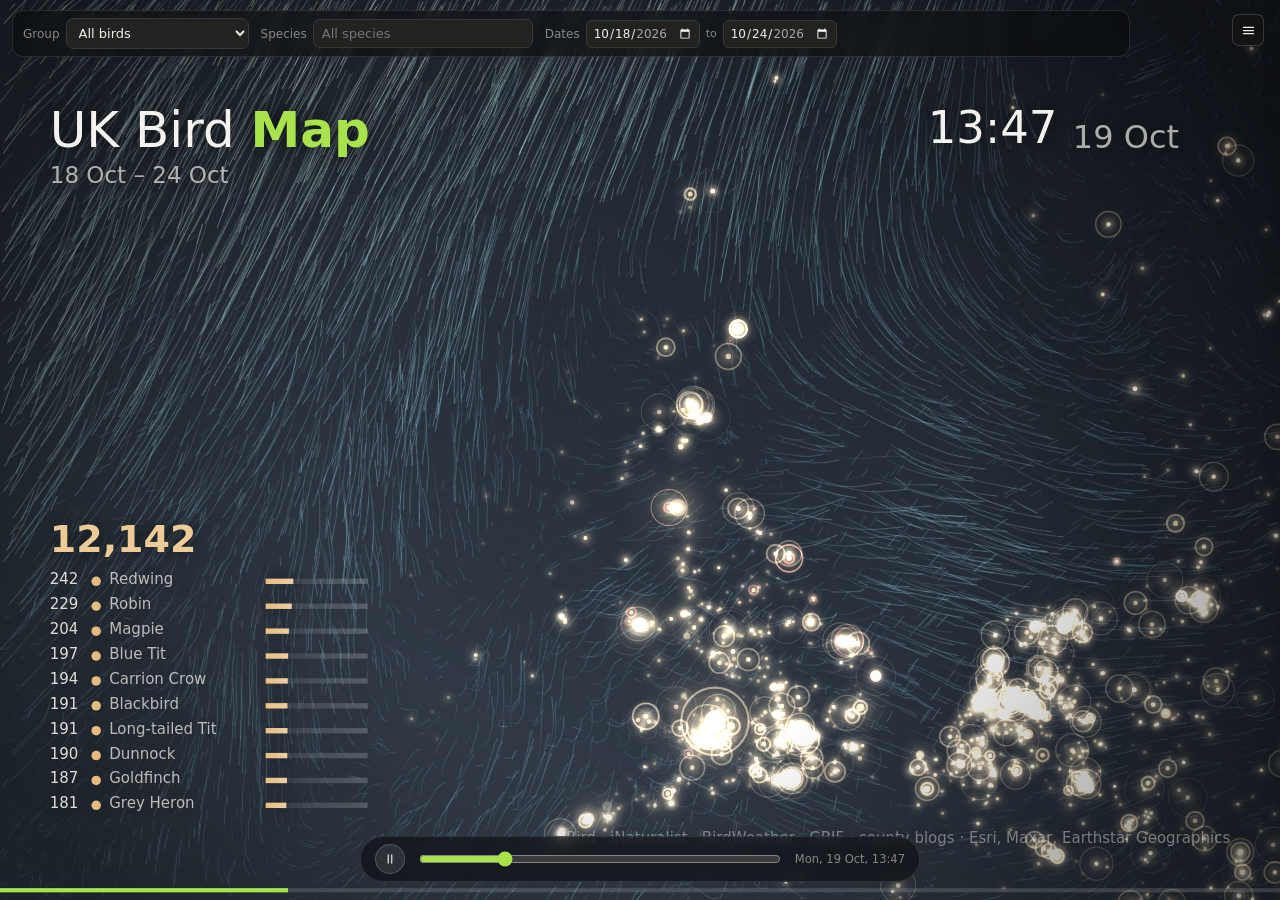
==== index.html @ 939accd6 "Deploy 2026-10-29 08:53 UTC - data 2026-10-24" ====
<!DOCTYPE html>
<html lang="en-GB" data-theme="dark">
<head>
<meta charset="utf-8">
<meta name="viewport" content="width=device-width, initial-scale=1, viewport-fit=cover">
<title>UK Bird Map</title>
<link rel="stylesheet" href="style.css">
<link rel="stylesheet" href="studio.css">
</head>
<body class="studio">

<div id="app" class="viz-root">

  <!-- Slots that the alternative layouts move the real controls into. Moved,
       never copied: an id can only exist once and a moved node keeps its
       listeners. Empty and hidden in the sidebar layout. -->
  <div id="toolbar" hidden></div>

  <div id="panel-grip" role="separator" aria-orientation="horizontal"
       tabindex="0" aria-label="Resize the settings panel"
       title="Drag to resize — double-tap to hide">
    <span class="grip-bar" aria-hidden="true"></span>
    <button id="panel-toggle" class="icon-btn" type="button"
            aria-controls="panel" aria-expanded="true"
            title="Hide the settings" aria-label="Hide the settings"></button>
  </div>

  <aside id="panel" aria-label="Animation settings">
    <div class="panel-bar">
      <span class="head-actions">
        <!-- The gear is gone: every setting now lives in this panel. The way
             to put the panel away sits where the Map link used to, and the
             link moves along beside it. -->
        <button id="drawer-close" class="icon-btn wide" type="button"
                title="Hide the settings" aria-label="Hide the settings"
                aria-controls="panel" aria-expanded="true">
          <svg viewBox="0 0 24 24" aria-hidden="true"><path d="M9 6l6 6-6 6"/></svg>
          <span>Hide</span>
        </button>
        <a class="icon-btn wide" href="map.html" title="Tile map"
           aria-label="Tile map">Map</a>
      </span>
    </div>
    <!-- Back out of a section to the menu. Shown only while a section is
         open; the menu itself is built from the sections at boot. -->
    <div id="sheet-head" hidden>
      <button id="sheet-back" class="icon-btn wide" type="button"
              aria-label="Back to all settings">
        <svg viewBox="0 0 24 24" aria-hidden="true"><path d="M15 6l-6 6 6 6"/></svg>
        <span>All settings</span>
      </button>
      <h2 id="sheet-title"></h2>
    </div>

    <section class="panel">
      <details class="sect" id="sect-the-subject" open>
        <summary><h2>The subject</h2></summary>
      <label class="field groupfield"><span>Group</span>
        <select id="o-group"><option value="">All birds</option></select>
      </label>
      <div class="field"><span>Species</span>
        <div class="combo">
          <input id="o-species-input" type="text" role="combobox"
                 aria-expanded="false" aria-controls="o-species-list"
                 aria-autocomplete="list" autocomplete="off"
                 placeholder="All species — type to search">
          <button id="o-species-clear" class="combo-clear" type="button"
                  hidden title="Clear the group and species"
                  aria-label="Clear the group and species">✕</button>
          <ul id="o-species-list" class="combo-list" role="listbox" hidden></ul>
        </div>
      </div>
      <div id="o-species-chips" class="sp-chips" hidden></div>
      <input type="hidden" id="o-species" value="">
      <div class="field daterange"><span>Dates</span>
        <span class="range-pair">
          <input id="o-from" type="date" aria-label="From">
          <i>to</i>
          <input id="o-to" type="date" aria-label="To">
        </span>
      </div>
      <div id="subject-summary" class="note"></div>
      
      <div id="in-view">
        <details id="fold-in-view" open>
          <summary><h3><span id="in-view-heading">Most reported</span> <span id="in-view-scope" class="scope">in view</span></h3></summary>
          <ul id="in-view-list" class="toplist"></ul>
        </details>
      </div>
      <div id="suggestions">
        <details id="fold-suggestions">
          <summary><h3>Which birds are moving?</h3></summary>
          <ul id="suggestion-list" class="suggestions"></ul>
        </details>
      </div>
      
      </details>
    </section>

    <section class="panel">
      <details class="sect" id="sect-the-clip">
        <summary><h2>The clip</h2></summary>
      <label class="field"><span>Length</span>
        <span class="num-unit"><input id="o-duration" type="number" min="3" max="180" step="1" value="30"><i>sec</i></span>
      </label>
      
      <div id="frame-estimate" class="note"></div>
    
      </details>
    </section>

    <section class="panel">
      <details class="sect" id="sect-the-world" open>
        <summary><h2>The world</h2></summary>
      
      <p class="note">Scroll to zoom, drag to pan.
        <button id="o-area-reset" class="text-btn" type="button">Reset view</button></p>
      
      <label class="field"><span>Backdrop</span>
        <select id="o-basemap">
          <option value="space">Drawn — from orbit</option>
          <option value="ink">Drawn — ink</option>
          <option value="teal">Drawn — deep teal</option>
          <option value="slate">Drawn — slate</option>
          <option value="tile-dark">Map — dark</option>
          <option value="tile-light">Map — light</option>
          <option value="tile-satellite" selected>Satellite</option>
          <option value="tile-terrain">Terrain</option>
          <option value="tile-ocean">Ocean floor</option>
        </select>
      </label>
      <h3>Weather &amp; light</h3>
      <label class="field"><span>Hours shown</span>
        <select id="o-hours">
          <option value="all" selected>Every hour</option>
          <option value="day">Daylight only — no night pulse</option>
          <option value="night">Night only — nocmig</option>
        </select>
      </label>
      <label class="check"><input type="checkbox" id="o-night" checked>
        <span>Day &amp; night — real sun position</span></label>
      <label class="field sub" data-for="o-night"><span>Night depth</span>
        <input id="o-night-depth" type="range" min="0" max="1" step="0.05" value="0.45"></label>
      <label class="check"><input type="checkbox" id="o-wind" checked>
        <span>Wind flow</span></label>
      <label class="field sub" data-for="o-wind"><span>Wind opacity</span>
        <input id="o-wind-alpha" type="range" min="0.05" max="1" step="0.05" value="0.55"></label>
      <label class="check"><input type="checkbox" id="o-clouds">
        <span>Cloud cover</span></label>
      <label class="field sub" data-for="o-clouds"><span>Cloud strength</span>
        <input id="o-cloud-alpha" type="range" min="0" max="1" step="0.05" value="0.4"></label>
      <label class="check"><input type="checkbox" id="o-rain">
        <span>Rain</span></label>
      <label class="field sub" data-for="o-rain"><span>Rain strength</span>
        <input id="o-rain-alpha" type="range" min="0.1" max="1" step="0.05" value="0.5"></label>
      <label class="check"><input type="checkbox" id="o-lights">
        <span>City lights come on at dusk</span></label>
      <label class="field sub" data-for="o-lights"><span>City glow</span>
        <input id="o-light-glow" type="range" min="0" max="2" step="0.1" value="1"></label>
        
      
      
      
      
      
      <details>
        <summary><h3>Fine tuning</h3></summary>
        <label class="field"><span>Wind streams</span>
          <input id="o-wind-count" type="range" min="0" max="14000" step="200" value="2800"></label>
        <label class="field"><span>Wind speed</span>
          <input id="o-wind-speed" type="range" min="0.1" max="6" step="0.1" value="0.9"></label>
        <label class="field"><span>Wind trails</span>
          <input id="o-wind-fade" type="range" min="0.005" max="0.4" step="0.005" value="0.025"></label>
        <label class="field"><span>Wind weight</span>
          <input id="o-wind-weight" type="range" min="0.3" max="5" step="0.1" value="1.2"></label>
        
        
        <label class="check"><input type="checkbox" id="o-stars" checked>
        <span>Starfield over the dark side</span></label>
        

      </details>
    
      

      
      </details>
    </section>

    <section class="panel">
      <details class="sect" id="sect-captions">
        <summary><h2>Captions</h2></summary>
      <label class="field"><span>Clip overlay</span>
        <select id="o-hud-layout">
          <option value="split" selected>Split corners</option>
          <option value="column">One column</option>
        </select>
      </label>
      <label class="field"><span>Title</span>
        <input id="o-title" type="text" placeholder="auto"></label>
      <label class="field"><span>Subtitle</span>
        <input id="o-subtitle" type="text" placeholder="auto"></label>
      <label class="check"><input type="checkbox" id="o-show-clock" checked>
        <span>Show the date and time</span></label>
      <label class="check"><input type="checkbox" id="o-show-counter" checked>
        <span>Show a running count</span></label>
      <label class="check"><input type="checkbox" id="o-show-progress" checked>
        <span>Show a progress line</span></label>
      <label class="check"><input type="checkbox" id="o-show-credit" checked>
        <span>Show the data credit</span></label>
    
      </details>
    </section>
    <section class="panel">
      <details class="sect" id="sect-the-birds">
        <summary><h2>The birds</h2></summary>
      <label class="field"><span>Colour</span>
        <select id="o-bird-colour">
          <option value="warm" selected>Warm glow</option>
          <option value="species">By species</option>
          <option value="source">By source</option>
          <option value="white">White</option>
        </select>
      </label>
      <label class="field"><span>Linger</span>
        <span class="num-unit"><input id="o-trail" type="number" min="0.5" max="72" step="0.5" value="9"><i>hrs</i></span>
      </label>
      <label class="field"><span>Mark style</span>
        <select id="o-mark-style">
          <option value="glow" selected>Glow — core and bloom</option>
          <option value="soft">Soft — haze, no centre</option>
          <option value="spark">Spark — glinting point</option>
          <option value="ring">Ring — opens as it fades</option>
          <option value="outline">Outline — crisp, no glow</option>
          <option value="diamond">Diamond — cartographic</option>
          <option value="streak">Streak — trails on the wind</option>
          <option value="flock">Flock — a scatter of specks</option>
          <option value="spire">Spire — stands off the map</option>
          <option value="glyph">Glyph — little birds</option>
        </select>
      </label>
      <label class="field"><span>Dot size</span>
        <input id="o-dot-size" type="range" min="0.3" max="3" step="0.1" value="0.7"></label>
      <label class="field"><span>Glow</span>
        <input id="o-dot-glow" type="range" min="0" max="2" step="0.1" value="2"></label>
      <label class="check"><input type="checkbox" id="o-size-by-count" checked>
        <span>Bigger dot for bigger flocks</span></label>
      <label class="check"><input type="checkbox" id="o-ripple" checked>
        <span>Ripple as each record appears</span></label>
      <label class="check"><input type="checkbox" id="o-heat" checked>
        <span>Leave a lasting trace</span></label>
      <label class="field"><span>Records without a time</span>
        <select id="o-untimed">
          <option value="spread" selected>Spread across daylight</option>
          <option value="dawn">All at dawn</option>
          <option value="noon">All at midday</option>
          <option value="skip">Leave them out</option>
        </select>
      </label>
    
      </details>
    </section>
    <section class="panel">
      <details class="sect" id="sect-output">
        <summary><h2>Output</h2></summary>
        <label class="field"><span>Frame rate</span>
        <select id="o-fps">
          <option value="24">24 fps — filmic</option>
          <option value="30" selected>30 fps — standard</option>
          <option value="60">60 fps — silky</option>
        </select>
      </label>
      <label class="field"><span>File</span>
        <select id="o-format">
          <option value="mp4" selected>MP4 — H.264</option>
          <option value="webm">WebM — VP9</option>
          <option value="gif">GIF — short clips only</option>
        </select>
      </label>
      
      
      
      </details>
    </section>
    <section class="panel">
      <details class="sect" id="sect-export">
        <summary><h2>Export</h2></summary>
        <button id="btn-render" class="primary" type="button">Render a clip…</button>
      </details>
    </section>
    <section class="panel">
      <details class="sect" id="sect-where-the-data-comes-from">
        <summary><h2>Where the data comes from</h2></summary>
        <ul id="o-sources" class="checklist"></ul>
      
    
      </details>
    </section>
    <section class="panel">
      <details class="sect" id="sect-app-layout">
        <summary><h2>App layout</h2></summary>
      <label class="field"><span>Arrangement</span>
        <select id="o-layout">
          <option value="theatre" selected>Theatre — full-bleed map, drawer</option>
          <option value="sidebar">Sidebar — panel beside the map</option>
          <option value="dashboard">Dashboard — toolbar, map, cards</option>
          <option value="search">Search — map and one box</option>
        </select>
      </label>
      <p class="note">Try each on a phone and a desktop; the choice is kept in
        the link.</p>
      </details>
    </section>
    <section class="panel foot">
      <p class="muted small" id="capabilities"></p>
    </section>
  </aside>

  <main id="stage">
    <div id="search-pill" hidden></div>
    <button id="drawer-toggle" class="icon-btn floating-stage" type="button"
            hidden title="Open the panel" aria-label="Open the panel"
            aria-controls="panel" aria-expanded="false">
      <svg viewBox="0 0 24 24" aria-hidden="true"><path d="M4 7h16M4 12h16M4 17h16"/></svg>
    </button>
    <div id="stage-inner">
      <!-- The canvas is wrapped so the folded-away controls can be anchored to
           its bottom edge, whatever size the map happens to be. -->
      <div id="map-wrap">
        <canvas id="view"></canvas>
        <!-- Holds the real Group and Dates controls while the panel is folded
             away - the nodes are moved here, not copied, so there is nothing
             to keep in step. -->
        <div id="mini-bar" hidden></div>
      </div>
      <div id="scrub-wrap">
        <!-- Transport lives with the timeline it drives, not in a far corner
             of the map. Full screen is gone: the map is already full-bleed. -->
        <button id="btn-play" class="icon-btn" type="button"
                title="Play or pause" aria-label="Play or pause"></button>
        <input id="scrub" type="range" min="0" max="1000" value="0" step="1"
               aria-label="Scrub through the clip">
        <span id="scrub-label" class="muted small">—</span>
      </div>
    </div>
  </main>

</div>


<div id="export-dialog" class="viz-root" hidden>
  <div class="export-card">
    <div class="settings-head">
      <h2>Render a clip</h2>
      <button id="export-close" class="icon-btn" type="button"
              aria-label="Close">✕</button>
    </div>
    <div class="export-body">
      <label class="field"><span>Aspect</span>
        <select id="o-size">
          <option value="1080x1080" selected>1:1 — 1080 × 1080</option>
          <option value="720x720">1:1 — 720 × 720</option>
          <option value="1080x1350">4:5 — 1080 × 1350</option>
          <option value="1080x1920">9:16 — 1080 × 1920</option>
          <option value="1920x1080">16:9 — 1920 × 1080</option>
          <option value="1280x720">16:9 — 1280 × 720</option>
          <option value="1620x1080">3:2 — 1620 × 1080</option>
          <option value="1440x1080">4:3 — 1440 × 1080</option>
        </select>
      </label>
      <div id="export-estimate" class="note"></div>
    </div>
    <div class="export-actions">
      <button id="export-start" class="primary" type="button">Start render</button>
    </div>
  </div>
</div>

<div id="render-overlay" class="viz-root" hidden>
  <div class="render-card">
    <div class="render-head">
      <h2 id="render-title">Rendering</h2>
      <button id="render-min" class="icon-btn" type="button"
              title="Minimise" aria-label="Minimise">–</button>
    </div>
    <p class="muted small" id="render-sub">Drawing frames…</p>
    <div class="bar"><div id="render-bar"></div></div>
    <p class="render-stat"><span id="render-pct">0%</span>
      <span class="muted small" id="render-eta"></span></p>
    <p class="muted small" id="render-frames">preparing…</p>
    <canvas id="render-thumb" width="180" height="180"></canvas>
    <div class="render-actions">
      <a id="render-download" class="primary" hidden download>Download</a>
      <button id="render-cancel" class="ghost" type="button">Cancel</button>
    </div>
    <p class="muted small" id="render-error"></p>
  </div>
</div>

<div id="boot" class="overlay viz-root">
  <div class="spinner" aria-hidden="true"></div>
  <p>Loading the world…</p>
</div>

<script src="combobox.js"></script>
<script src="studio.js"></script>
</body>
</html>
---- style.css ----
/* UK Bird Sightings.

   Dark is the default surface because the data reads best on it - glowing
   marks on a near-black canvas, the way the night side of the earth looks
   from orbit. Light mode is a selected set of steps from the same ramps, not
   an inversion.

   Colour roles follow the project's data-viz palette: a single-hue sequential
   ramp for recency, the first three categorical slots for source identity,
   and the reserved status red for notable records. */

.viz-root {
  color-scheme: dark;
  color: var(--text-primary);
  --surface-1: #1a1a19;
  --surface-2: #222221;
  --plane: #0d0d0d;
  --text-primary: #f0efec;
  --text-secondary: #c3c2b7;
  --text-muted: #898781;
  --gridline: #2c2c2a;
  --axis: #383835;
  --border: rgba(255, 255, 255, .10);
  --accent: #a9e34b;
  --sheet-peek: 74px;

  --rec-1: #cde2fb;
  --rec-2: #9ec5f4;
  --rec-3: #6da7ec;
  --rec-4: #3987e5;
  --rec-5: #184f95;

  /* Heat. Sequential magnitude is normally one hue, light to dark; a heat
     ramp is the documented exception - analogous neighbours reading as
     temperature - and it ships with a scale legend for exactly that reason.
     Generated in OKLCH over a 66 degree hue span, lightness strictly rising.
     The low step deliberately does NOT recede: these are discrete records on
     satellite imagery, not a field on a dark panel, and a record that fades
     into the ground is a record you cannot see. Every step clears 2:1 on
     mid-tone green; on pale ground the dark ring each mark carries does the
     separating. */
  --heat-1: #b95858;
  --heat-2: #e36241;
  --heat-3: #ff7600;
  --heat-4: #ff9900;
  --heat-5: #ffc136;
  --heat-6: #ffe784;

  --series-1: #3987e5;
  --series-2: #d95926;
  --series-3: #199e70;
  --series-other: #898781;

  --status-critical: #d03b3b;
  --shadow: 0 1px 3px rgba(0,0,0,.5), 0 8px 28px rgba(0,0,0,.45);
}

:root[data-theme="light"] .viz-root {
  color-scheme: light;
  --surface-1: #fcfcfb;
  --surface-2: #f4f3f0;
  --plane: #f9f9f7;
  --text-primary: #0b0b0b;
  --text-secondary: #52514e;
  --text-muted: #898781;
  --gridline: #e1e0d9;
  --axis: #c3c2b7;
  --border: rgba(11, 11, 11, .10);
  --accent: #4a7c12;

  --rec-1: #104281;
  --rec-2: #1c5cab;
  --rec-3: #2a78d6;
  --rec-4: #5598e7;
  --rec-5: #86b6ef;

  /* The same ramp run the other way: on a pale basemap the hot end has to be
     the dark end or the busiest ground would be the least legible. */
  --heat-1: #d5bb7d;
  --heat-2: #d99728;
  --heat-3: #d76f00;
  --heat-4: #c54d00;
  --heat-5: #a23c23;
  --heat-6: #753838;

  --series-1: #2a78d6;
  --series-2: #eb6834;
  --series-3: #1baf7a;

  --shadow: 0 1px 3px rgba(11,11,11,.12), 0 8px 24px rgba(11,11,11,.10);
}

* { box-sizing: border-box; }
[hidden] { display: none !important; }

html, body {
  margin: 0; height: 100%;
  font-family: system-ui, -apple-system, "Segoe UI", sans-serif;
  /* The palette lives on .viz-root, which is a descendant, so these two
     variables are undefined here. Without a fallback `color` resolves to
     black and every element inside that does not set its own colour inherits
     it - which is how the headline count came to be painted in exactly the
     panel's background colour. */
  font-size: 15px; color: var(--text-primary, #f0efec);
  background: var(--plane, #0d0d0d);
  -webkit-font-smoothing: antialiased;
}

#app { display: flex; height: 100vh; height: 100dvh; overflow: hidden; }

/* ---------------------------------------------------------------- sidebar */

#sidebar {
  width: 348px; flex: 0 0 348px; height: 100%; overflow-y: auto;
  background: var(--surface-1); border-right: 1px solid var(--border);
  scrollbar-width: thin; scrollbar-color: var(--axis) transparent;
}
#sidebar.hidden { display: none; }
#sidebar::-webkit-scrollbar { width: 8px; }
#sidebar::-webkit-scrollbar-thumb { background: var(--axis); border-radius: 4px; }

.panel { padding: 16px 18px; border-bottom: 1px solid var(--gridline); }
.panel.head { padding: 20px 18px 14px; }
.panel.foot { border-bottom: 0; }

h1 {
  font-size: 23px; font-weight: 300; margin: 0; line-height: 1.12;
  letter-spacing: -.02em; color: var(--text-primary);
}
h1 em { font-style: normal; font-weight: 650; color: var(--accent); }
h1 { display: flex; align-items: center; gap: 9px; }
h1 .logo { width: 26px; height: 26px; flex: 0 0 auto;
  fill: var(--accent); stroke: none; }
h1 .l1 { display: block; }     /* two lines on desktop, one on a phone */

h2 { font-size: 10.5px; font-weight: 650; text-transform: uppercase;
     letter-spacing: .09em; color: var(--text-muted); margin: 0 0 10px; }
.h2-row { display: flex; align-items: baseline; justify-content: space-between; }
.h2-row h2 { margin-bottom: 10px; }

.title-row { display: flex; align-items: flex-start; justify-content: space-between; gap: 10px; }

.hero { font-size: 40px; font-weight: 300; margin: 14px 0 0; line-height: 1;
        letter-spacing: -.035em; font-variant-numeric: tabular-nums; }
.hero-label { margin: 7px 0 0; font-size: 12.5px; color: var(--text-secondary); }
.muted { color: var(--text-muted); }
.small { font-size: 11.5px; }
p.small { margin: 8px 0 0; line-height: 1.5; }

/* --------------------------------------------------------------- controls */

.presets { display: flex; flex-direction: column; gap: 1px; margin-bottom: 12px; }
.presets button {
  display: flex; align-items: center; gap: 9px; width: 100%;
  padding: 7px 9px; border: 0; border-radius: 7px; cursor: pointer;
  background: transparent; color: var(--text-secondary); font: inherit;
  font-size: 13px; text-align: left; transition: background .12s, color .12s;
}
.presets button:hover { background: var(--surface-2); color: var(--text-primary); }
.presets button[aria-pressed="true"] { color: var(--text-primary); font-weight: 600;
  background: var(--surface-2); }
.presets button::before {
  content: "✓"; width: 14px; font-weight: 700; font-size: 12px;
  color: var(--accent); visibility: hidden;
}
.presets button[aria-pressed="true"]::before { visibility: visible; }
.presets .cnt { margin-left: auto; color: var(--text-muted); font-size: 11.5px;
                font-variant-numeric: tabular-nums; }

.slider-row { display: block; border-top: 1px solid var(--gridline); padding-top: 11px; }
.slider-row input { width: 100%; margin-top: 7px; accent-color: var(--accent); }

.checklist, .specieslist, .toplist { list-style: none; margin: 0; padding: 0; }

.check, .checklist label {
  display: flex; align-items: center; gap: 9px; cursor: pointer;
  font-size: 13px; padding: 5px 3px; border-radius: 6px;
  color: var(--text-secondary); transition: background .12s, color .12s;
}
.check:hover, .checklist label:hover { background: var(--surface-2); color: var(--text-primary); }
.check input, .checklist input { accent-color: var(--accent); margin: 0; flex: 0 0 auto; }
.checklist .cnt { margin-left: auto; color: var(--text-muted); font-size: 11.5px;
                  font-variant-numeric: tabular-nums; }
.swatch { width: 9px; height: 9px; border-radius: 50%; flex: 0 0 auto; }
.star { color: var(--status-critical); font-size: 12px; }

/* The ranked species list: thumbnail, name, magnitude bar, count. */
.toplist li { margin-bottom: 3px; }
.toplist button {
  display: grid; grid-template-columns: 30px minmax(0, 1fr) auto; gap: 10px;
  align-items: center; width: 100%; padding: 5px 7px 5px 5px;
  background: transparent; border: 0; border-radius: 8px; cursor: pointer;
  font: inherit; text-align: left; color: var(--text-primary);
  transition: background .12s;
}
.toplist button:hover { background: var(--surface-2); }
.toplist button.on { background: var(--surface-2); }
.toplist .thumb {
  width: 30px; height: 30px; border-radius: 7px; object-fit: cover;
  background: var(--surface-2); display: block;
}
.toplist .thumb.empty { background: linear-gradient(135deg, var(--surface-2), var(--gridline)); }
.toplist .name { font-size: 13px; line-height: 1.5; display: block;
  white-space: nowrap; overflow: hidden; text-overflow: ellipsis; }
.toplist .bar { display: block; height: 3px; border-radius: 2px; margin-top: 8px;
  background: var(--accent); opacity: .85; min-width: 2px; }
.toplist .cnt { color: var(--text-muted); font-size: 11.5px;
  font-variant-numeric: tabular-nums; }

.field { display: flex; align-items: center; justify-content: space-between;
         gap: 10px; font-size: 13px; margin-bottom: 9px; color: var(--text-secondary); }
.field select, input[type="search"], .field input[type="number"], .field input[type="text"] {
  font: inherit; font-size: 13px; padding: 6px 8px; border-radius: 7px;
  border: 1px solid var(--axis); background: var(--surface-2);
  color: var(--text-primary); min-width: 0;
}
.field select { flex: 1 1 auto; max-width: 60%; }
input[type="search"] { width: 100%; margin: 10px 0 0; }
input[type="search"]:focus, select:focus { outline: 2px solid var(--accent); outline-offset: 1px; }

.icon-btn { background: transparent; border: 1px solid var(--border);
  color: var(--text-secondary); border-radius: 7px; cursor: pointer;
  width: 28px; height: 28px; font-size: 13px; line-height: 1; padding: 0;
  flex: 0 0 auto; transition: background .12s, color .12s; }
.icon-btn:hover { background: var(--surface-2); color: var(--text-primary); }
.icon-btn.floating { position: absolute; top: 12px; left: 12px; z-index: 500;
  width: 34px; height: 34px; background: var(--surface-1); box-shadow: var(--shadow); }

.text-btn { background: transparent; border: 0; padding: 4px 0 0;
  color: var(--accent); font: inherit; font-size: 12.5px; cursor: pointer; }
.text-btn:hover { text-decoration: underline; text-underline-offset: 2px; }

.specieslist { max-height: 240px; overflow-y: auto; margin-top: 8px;
  scrollbar-width: thin; }
.specieslist li button {
  display: flex; width: 100%; gap: 8px; align-items: baseline;
  background: transparent; border: 0; border-radius: 6px; cursor: pointer;
  padding: 5px 7px; font: inherit; font-size: 13px; text-align: left;
  color: var(--text-secondary);
}
.specieslist li button:hover { background: var(--surface-2); color: var(--text-primary); }
.specieslist li button.on { color: var(--text-primary); font-weight: 600; }
.specieslist .sci { color: var(--text-muted); font-size: 11px; font-style: italic; }
.specieslist .cnt { margin-left: auto; color: var(--text-muted); font-size: 11.5px;
  font-variant-numeric: tabular-nums; }

details#map-options summary { cursor: pointer; list-style: none; }
details#map-options summary::-webkit-details-marker { display: none; }
details#map-options summary h2::after { content: " ▸"; color: var(--text-muted); }
details#map-options[open] summary h2::after { content: " ▾"; }
.opts { padding-top: 4px; }

/* ----------------------------------------------------------------- legend */

.legend { margin-top: 12px; border-top: 1px solid var(--gridline); padding-top: 11px; }
.legend-title { font-size: 10.5px; color: var(--text-muted); margin-bottom: 7px;
  text-transform: uppercase; letter-spacing: .07em; }
.legend-row { display: flex; align-items: center; gap: 8px; font-size: 12px;
  color: var(--text-secondary); margin-bottom: 5px; }
.legend-ramp { display: flex; gap: 2px; margin: 5px 0 6px; }
.legend-ramp span { height: 9px; flex: 1 1 0; border-radius: 2px; }
.legend-ends { display: flex; justify-content: space-between; font-size: 11px;
  color: var(--text-muted); }
.legend-sizes { display: flex; align-items: flex-end; gap: 12px; margin-top: 10px; }
.legend-sizes figure { margin: 0; text-align: center; }
.legend-sizes .dot { display: block; margin: 0 auto 4px; border-radius: 50%;
  background: var(--heat-4); opacity: .9; }
.legend-sizes figcaption { font-size: 10px; color: var(--text-muted);
  font-variant-numeric: tabular-nums; }

/* -------------------------------------------------------------------- map */

#map-wrap { position: relative; flex: 1 1 auto; height: 100%; }
#map { position: absolute; inset: 0; background: var(--plane); }

.overlay { position: absolute; inset: 0; z-index: 600; display: flex;
  flex-direction: column; gap: 14px; align-items: center; justify-content: center;
  background: var(--plane); color: var(--text-secondary); }
.overlay[hidden] { display: none; }
.spinner { width: 26px; height: 26px; border-radius: 50%;
  border: 2px solid var(--gridline); border-top-color: var(--accent);
  animation: spin .9s linear infinite; }
@keyframes spin { to { transform: rotate(1turn); } }

.cluster-icon {
  display: grid; place-items: center; border-radius: 50%;
  font-size: 10.5px; font-weight: 650; font-variant-numeric: tabular-nums;
  letter-spacing: -.02em; color: #1a1205;
  border: 1.5px solid rgba(255, 255, 255, .62);
  box-shadow: 0 0 0 1px rgba(0, 0, 0, .30), 0 0 18px 3px var(--cl-bloom, transparent);
  transition: transform .12s ease;
}
.cluster-icon.dark-ink { color: #fff4e2; border-color: rgba(255, 255, 255, .34); }
.leaflet-marker-icon:hover .cluster-icon { transform: scale(1.08); }

.leaflet-popup-content-wrapper, .leaflet-popup-tip {
  background: var(--surface-1); color: var(--text-primary);
  box-shadow: var(--shadow); border-radius: 10px;
}
.leaflet-popup-content { margin: 0; font-size: 13px; line-height: 1.45; width: 268px !important; }
.pop { display: block; }
.pop-photo { width: 100%; height: 108px; object-fit: cover; display: block;
  border-radius: 10px 10px 0 0; background: var(--surface-2); }
.pop-body { padding: 11px 13px 13px; }
.pop-sp { font-weight: 650; font-size: 15px; letter-spacing: -.01em; }
.pop-sci { font-style: italic; color: var(--text-muted); font-size: 11.5px; }
.pop-row { color: var(--text-secondary); margin-top: 4px; }
.pop-row b { color: var(--text-primary); font-weight: 600; }
.pop-badge { display: inline-flex; align-items: center; gap: 6px; margin-top: 9px;
  font-size: 11px; color: var(--text-secondary); }
.pop-note { margin-top: 7px; font-size: 11px; color: var(--text-muted); line-height: 1.4; }
.pop-credit { margin-top: 6px; font-size: 9.5px; color: var(--text-muted); }

/* The species tally inside a cluster popup. */
.pop-list { list-style: none; margin: 8px 0 0; padding: 0; }
.pop-list li { display: grid; grid-template-columns: 9px minmax(0, 1fr) auto;
  gap: 8px; align-items: center; padding: 2px 0; font-size: 12.5px; }
.pop-list .swatch { width: 9px; height: 9px; border-radius: 50%; }
.pop-list-name { overflow: hidden; text-overflow: ellipsis; white-space: nowrap;
  color: var(--text-primary); }
.pop-list-n { color: var(--text-muted); font-variant-numeric: tabular-nums; }
.pop-cluster .pop-badge { flex-wrap: wrap; }
.leaflet-container a.pop-link { display: inline-block; margin-top: 9px;
  font-size: 12px; color: var(--accent); }
.leaflet-control-attribution { background: rgba(0,0,0,.45) !important;
  color: var(--text-muted) !important; font-size: 10px !important; }
.leaflet-control-attribution a { color: var(--text-secondary) !important; }
:root[data-theme="light"] .leaflet-control-attribution {
  background: rgba(255,255,255,.75) !important; }

/* ------------------------------------------------------------------ table */

#table-panel {
  position: fixed; inset: auto 0 0 0; height: 46vh; z-index: 700;
  background: var(--surface-1); border-top: 1px solid var(--axis);
  box-shadow: var(--shadow); display: flex; flex-direction: column;
}
#table-panel[hidden] { display: none; }
.table-head { display: flex; align-items: center; justify-content: space-between;
  padding: 11px 16px; border-bottom: 1px solid var(--gridline); }
.table-head h2 { margin: 0; }
.table-scroll { overflow: auto; flex: 1 1 auto; }
table { border-collapse: collapse; width: 100%; font-size: 12.5px; }
th, td { text-align: left; padding: 7px 16px; border-bottom: 1px solid var(--gridline);
  white-space: nowrap; color: var(--text-secondary); }
th { position: sticky; top: 0; background: var(--surface-1); color: var(--text-muted);
  font-size: 10.5px; text-transform: uppercase; letter-spacing: .06em; z-index: 1; }
td.num { font-variant-numeric: tabular-nums; }

/* ------------------------------------------------------- site detail card */

.scope { font-weight: 500; letter-spacing: 0; text-transform: none;
  color: var(--text-muted); }

#site-detail {
  background: var(--surface-2); border: 1px solid var(--border);
  border-radius: 10px; padding: 11px 12px; margin-bottom: 11px;
}
#site-detail[hidden] { display: none !important; }
.site-name { font-size: 14px; font-weight: 650; letter-spacing: -.01em;
  color: var(--text-primary); margin-bottom: 7px; }
.site-stats { display: flex; gap: 12px; flex-wrap: wrap; margin-bottom: 7px; }
.site-stats span { font-size: 11.5px; color: var(--text-muted); }
.site-stats b { font-size: 14px; font-weight: 650; color: var(--text-primary);
  font-variant-numeric: tabular-nums; margin-right: 3px; }
.site-row { font-size: 11.5px; line-height: 1.5; color: var(--text-secondary); }
.site-row b { color: var(--text-primary); }
.site-row.muted { color: var(--text-muted); }

/* Selected-species chips, with the bird alongside its name. */
.sp-chips { display: flex; flex-wrap: wrap; gap: 6px; margin: 8px 0 0; }
.sp-chips[hidden] { display: none !important; }
.sp-chip { display: inline-flex; align-items: center; gap: 6px;
  padding: 3px 4px 3px 3px; border-radius: 999px;
  background: var(--surface-2); border: 1px solid var(--border);
  font-size: 12px; color: var(--text-primary); }
.sp-chip img { width: 22px; height: 22px; border-radius: 50%; object-fit: cover; }
.sp-chip-dot { width: 22px; height: 22px; border-radius: 50%;
  background: linear-gradient(135deg, var(--gridline), var(--axis)); }
.sp-chip button { border: 0; background: transparent; cursor: pointer;
  color: var(--text-muted); font-size: 11px; padding: 0 3px; line-height: 1; }
.sp-chip button:hover { color: var(--text-primary); }
.combo-item.chosen { background: var(--surface-2); }
.combo-item.chosen .combo-label::after { content: " ✓"; color: var(--accent); }
/* Why a bird is near the top of the list: how far its reporting rate moved
   week on week. Green for arriving, warm for leaving - the same two readings
   the suggestions panel uses. */
.combo-meta { display: flex; align-items: center; gap: 6px; min-width: 0; }
.combo-meta .combo-sub { min-width: 0; overflow: hidden;
  text-overflow: ellipsis; white-space: nowrap; }
.combo-move { flex: 0 0 auto; font-size: 10.5px; font-variant-numeric: tabular-nums;
  padding: 1px 5px; border-radius: 999px; white-space: nowrap; }
.combo-move.up { color: #9fd98c; background: rgba(159, 217, 140, .13); }
.combo-move.down { color: #e3a08c; background: rgba(227, 160, 140, .13); }

/* ------------------------------------------------------------- combobox
   The species type-ahead, shared by the map and the studio. */

.combo { position: relative; flex: 1 1 auto; min-width: 0; }
.field .combo { max-width: 60%; }
.combo > input {
  width: 100%; padding: 7px 28px 7px 9px; font: inherit; font-size: 13px;
  border-radius: 7px; border: 1px solid var(--axis);
  background: var(--surface-2); color: var(--text-primary);
}
.combo > input:focus { outline: 2px solid var(--accent); outline-offset: 1px; }
.combo-clear {
  position: absolute; right: 5px; top: 50%; transform: translateY(-50%);
  width: 20px; height: 20px; border: 0; border-radius: 50%; cursor: pointer;
  background: var(--gridline); color: var(--text-secondary);
  font-size: 11px; line-height: 1; padding: 0;
}
.combo-clear:hover { background: var(--axis); color: var(--text-primary); }

.combo-list {
  position: absolute; z-index: 60; top: calc(100% + 5px); left: 0; right: 0;
  max-height: 320px; overflow-y: auto; list-style: none; margin: 0; padding: 4px;
  background: var(--surface-1); border: 1px solid var(--axis);
  border-radius: 11px; box-shadow: var(--shadow); scrollbar-width: thin;
}
.combo-item {
  display: grid; grid-template-columns: 28px minmax(0, 1fr) auto; gap: 9px;
  align-items: center; padding: 6px 8px; border-radius: 8px; cursor: pointer;
}
.combo-item:hover, .combo-item.active { background: var(--surface-2); }
.combo-thumb { width: 28px; height: 28px; border-radius: 7px; object-fit: cover;
  background: var(--surface-2); display: block; }
.combo-thumb.empty { background: linear-gradient(135deg, var(--surface-2), var(--gridline)); }
.combo-text { min-width: 0; }
.combo-label { display: block; font-size: 13px; white-space: nowrap;
  overflow: hidden; text-overflow: ellipsis; color: var(--text-primary); }
.combo-sub { display: block; font-size: 10.5px; font-style: italic;
  color: var(--text-muted); white-space: nowrap; overflow: hidden;
  text-overflow: ellipsis; }
.combo-count { font-size: 11.5px; color: var(--text-muted);
  font-variant-numeric: tabular-nums; }
.combo-empty { padding: 10px 9px; font-size: 12.5px; color: var(--text-muted); }

/* Leaflet's own controls, themed. */
.leaflet-bar, .leaflet-bar a {
  background: var(--surface-1); color: var(--text-primary);
  border-color: var(--border);
}
.leaflet-bar a:hover { background: var(--surface-2); color: var(--text-primary); }
.leaflet-bar a.leaflet-disabled { background: var(--surface-1); color: var(--text-muted); }
.leaflet-bar { box-shadow: var(--shadow); border-radius: 8px; overflow: hidden; }
.leaflet-touch .leaflet-bar a:first-child { border-radius: 8px 8px 0 0; }
.leaflet-touch .leaflet-bar a:last-child { border-radius: 0 0 8px 8px; }

/* ------------------------------------------------------------- the sheet
   On a phone the filter panel is a bottom sheet rather than a sidebar: the
   map stays visible and in reach, and the panel is pulled up when wanted.
   The handle is the collapsed state - it shows the live count, so the sheet
   is useful even shut. */

.sheet-handle { display: none; }

@media (max-width: 760px) {
  html, body { overscroll-behavior: none; }

  #app { display: block; }

  #map-wrap { position: fixed; inset: 0; height: 100%; }
  #map { inset: 0; }

  /* Keep Leaflet's own furniture clear of the sheet and the notch. */
  .leaflet-top { top: env(safe-area-inset-top, 0px); }
  .leaflet-control-zoom { margin-top: 10px !important; margin-left: 10px !important; }
  .leaflet-control-zoom a {
    width: 40px !important; height: 40px !important;
    line-height: 40px !important; font-size: 20px !important;
  }
  .leaflet-bottom { bottom: calc(var(--sheet-peek) + env(safe-area-inset-bottom, 0px)); }

  #sidebar {
    position: fixed; left: 0; right: 0; bottom: 0; top: auto;
    width: 100%; flex: none;
    height: min(84vh, 680px);
    border-right: 0;
    border-top: 1px solid var(--border);
    border-radius: 20px 20px 0 0;
    box-shadow: 0 -10px 34px rgba(0, 0, 0, .55);
    transform: translateY(calc(100% - var(--sheet-peek) - env(safe-area-inset-bottom, 0px)));
    transition: transform .3s cubic-bezier(.32, .72, 0, 1);
    z-index: 800;
    overscroll-behavior: contain;
    padding-bottom: env(safe-area-inset-bottom, 0px);
  }
  #sidebar.sheet-open { transform: translateY(0); }
  #sidebar.hidden { display: block; }      /* desktop toggle must not hide it */

  .sheet-handle {
    display: grid;
    grid-template-columns: 1fr auto;
    align-items: center;
    gap: 10px;
    position: sticky; top: 0; z-index: 3;
    width: 100%;
    padding: 14px 18px 12px;
    background: var(--surface-1);
    border: 0; border-radius: 20px 20px 0 0;
    cursor: pointer; font: inherit; text-align: left;
    color: var(--text-primary);
    min-height: var(--sheet-peek);
  }
  .sheet-handle .grip {
    position: absolute; top: 7px; left: 50%; transform: translateX(-50%);
    width: 38px; height: 4px; border-radius: 2px; background: var(--axis);
  }
  .sheet-summary { display: flex; align-items: baseline; gap: 7px;
    font-size: 14px; color: var(--text-secondary); }
  .sheet-summary strong { font-size: 19px; font-weight: 650;
    color: var(--text-primary); font-variant-numeric: tabular-nums; }
  .sheet-chevron { font-size: 17px; color: var(--text-muted);
    transition: transform .3s cubic-bezier(.32,.72,0,1); line-height: 1; }
  #sidebar.sheet-open .sheet-chevron { transform: rotate(180deg); }

  /* The header is redundant once the handle carries the headline number. */
  .panel.head .hero, .panel.head .hero-label { display: none; }
  .panel.head { padding: 10px 18px 12px; }
  h1 { font-size: 18px; }
  h1 .l1 { display: inline; }

  /* Touch targets. */
  .presets button { padding: 11px 10px; font-size: 14px; }
  .check, .checklist label { padding: 10px 4px; font-size: 14px; }
  .toplist button { padding: 9px 8px 9px 6px;
    grid-template-columns: 36px minmax(0, 1fr) auto; }
  .toplist .thumb { width: 36px; height: 36px; }
  .toplist .name { font-size: 14px; }
  .field { margin-bottom: 12px; font-size: 14px; }
  .field select, input[type="search"] { padding: 9px 10px; font-size: 15px; }
  .combo > input { font-size: 16px; padding: 10px 30px 10px 11px; }
  .combo-list { max-height: 50vh; }
  .combo-item { padding: 9px 8px; }
  .field .combo { max-width: 60%; }
  .icon-btn { width: 34px; height: 34px; }

  /* The desktop collapse button has no job once there is a sheet. */
  #sidebar-toggle { display: none; }

  #table-panel { height: 72vh; border-radius: 18px 18px 0 0; z-index: 850; }
  th, td { padding: 9px 12px; }
  .leaflet-popup-content { width: 240px !important; }
}

@media (max-width: 380px) {
  .toplist .name { font-size: 12.5px; }
  .sheet-summary strong { font-size: 17px; }
}

/* OpenTopoMap has no dark edition; shift it behind the marks in dark mode. */
#map.dark-tiles .leaflet-tile-pane {
  filter: invert(1) hue-rotate(180deg) brightness(.9) contrast(.85) saturate(.7);
}

.head-actions { display: flex; gap: 6px; }
.head-actions a.icon-btn { display: grid; place-items: center; text-decoration: none; }
.studio-link { color: var(--accent); text-decoration: none; font-size: 13px;
  font-weight: 600; }
.studio-link:hover { text-decoration: underline; text-underline-offset: 2px; }
---- studio.css ----
/* Animation studio. Shares the palette in style.css; everything here is
   layout for the settings panel, the preview stage and the render overlay. */

/* The map/settings grip exists only in the phone's single-column layout; on a
   desktop the panel is a fixed sidebar and there is nothing to divide. */
#panel-grip { display: none; }

body.studio #app { display: flex; height: 100vh; overflow: hidden; }

#panel {
  width: 356px; flex: 0 0 356px; height: 100%; overflow-y: auto;
  background: var(--surface-1); border-right: 1px solid var(--border);
  scrollbar-width: thin; scrollbar-color: var(--axis) transparent;
}
#panel::-webkit-scrollbar { width: 8px; }
#panel::-webkit-scrollbar-thumb { background: var(--axis); border-radius: 4px; }

#panel h3, .settings-body h3 { font-size: 10.5px; font-weight: 650; text-transform: uppercase;
  letter-spacing: .09em; color: var(--text-muted); margin: 14px 0 8px;
  display: inline; }
#panel details, .settings-body details { margin-top: 10px; border-top: 1px solid var(--gridline);
  padding-top: 8px; }
#panel details summary, .settings-body details summary { cursor: pointer; list-style: none; }
#panel details summary::-webkit-details-marker,
.settings-body details summary::-webkit-details-marker { display: none; }
#panel details > summary h3::after,
.settings-body details > summary h3::after { content: " ▸"; }
#panel details[open] > summary h3::after,
.settings-body details[open] > summary h3::after { content: " ▾"; }

/* The panel is the whole interface, so it is tuned tight: small gutters, and
   every section folds to one line when it is not in use. The title block that
   used to sit above it only repeated what the page already shows. */
.panel-bar { display: flex; justify-content: flex-end; gap: 6px;
  padding: 7px 12px; border-bottom: 1px solid var(--gridline); }

#panel .panel { padding: 9px 12px; }
#panel .panel.foot { padding: 8px 12px 12px; }
#panel h2 { margin: 0 0 8px; }
#panel .field { margin-bottom: 7px; }

/* Top-level sections get the same disclosure behaviour as the sub-groups,
   hung off the section heading itself. */
#panel details.sect { margin-top: 0; border-top: 0; padding-top: 0; }
#panel details.sect > summary { cursor: pointer; list-style: none;
  display: flex; align-items: baseline; justify-content: space-between; }
#panel details.sect > summary::-webkit-details-marker { display: none; }
#panel details.sect > summary h2 { margin: 0; display: inline; }
#panel details.sect > summary::after { content: "\25B8"; color: var(--text-muted);
  font-size: 11px; line-height: 1; }
#panel details.sect[open] > summary::after { content: "\25BE"; }
#panel details.sect[open] > summary { margin-bottom: 9px; }
#panel details.sect > summary:hover h2,
#panel details.sect > summary:hover::after { color: var(--text-secondary); }

/* The two photo lists fold as well; between them they were most of the
   panel's height. Their containers already draw the rule above the heading. */
#in-view > details, #suggestions > details {
  margin-top: 0; border-top: 0; padding-top: 0; }
#in-view > details[open] > summary,
#suggestions > details[open] > summary { display: block; margin-bottom: 7px; }

/* Tighter rows on a desktop only - a phone needs the bigger touch targets,
   which the max-width rules further down restore. */
@media (min-width: 901px) {
  #panel .toplist li, #panel .suggestions li { margin-bottom: 1px; }
  #panel .toplist button { padding: 3px 6px 3px 4px; gap: 8px;
    grid-template-columns: 24px minmax(0, 1fr) auto; }
  #panel .toplist .thumb { width: 24px; height: 24px; border-radius: 6px; }
  #panel .toplist .name { font-size: 12.5px; line-height: 1.35; }
  #panel .toplist .bar { margin-top: 5px; }
  #panel .suggestion { padding: 3px 6px; gap: 8px;
    grid-template-columns: 24px minmax(0, 1fr); }
  #panel .suggestion .thumb { width: 24px; height: 24px; border-radius: 6px; }
  #panel .sug-name { font-size: 12.5px; }
}

/* Quick filters: named groups of birds, one tap each. */
.chipset { display: flex; flex-wrap: wrap; gap: 5px; margin: 10px 0 2px; }
.chip-btn {
  border: 1px solid var(--border); background: var(--surface-2);
  color: var(--text-secondary); border-radius: 999px; cursor: pointer;
  font: inherit; font-size: 11.5px; padding: 4px 9px;
  transition: background .12s, color .12s, border-color .12s;
}
.chip-btn:hover { color: var(--text-primary); border-color: var(--axis); }
.chip-btn.on { background: var(--accent); border-color: var(--accent);
  color: #141210; font-weight: 600; }

#in-view { margin-top: 12px; border-top: 1px solid var(--gridline);
  padding-top: 10px; }
#in-view h3 { margin-top: 0; }
#in-view .scope { font-weight: 500; letter-spacing: 0; text-transform: none;
  color: var(--text-muted); }
#in-view .toplist button.on { background: var(--surface-2); }
#in-view .toplist button.on .name::after { content: " ✓"; color: var(--accent); }

#suggestions { margin-top: 12px; border-top: 1px solid var(--gridline);
  padding-top: 10px; }
#suggestions[hidden] { display: none !important; }
.suggestions { list-style: none; margin: 0; padding: 0; }
.suggestions li { margin-bottom: 3px; }
.suggestion { display: grid; grid-template-columns: 30px minmax(0,1fr);
  gap: 9px; align-items: center; width: 100%; padding: 5px 6px;
  background: transparent; border: 0; border-radius: 8px; cursor: pointer;
  font: inherit; text-align: left; color: var(--text-primary); }
.suggestion:hover { background: var(--surface-2); }
.suggestion .thumb { width: 30px; height: 30px; border-radius: 7px;
  object-fit: cover; background: var(--surface-2); display: block; }
.suggestion .thumb.empty { background: linear-gradient(135deg, var(--surface-2), var(--gridline)); }
.sug-text { min-width: 0; }
.sug-name { display: block; font-size: 13px; white-space: nowrap;
  overflow: hidden; text-overflow: ellipsis; }
.sug-change { display: block; font-size: 10.5px; color: var(--text-muted); }
.suggestion.up .sug-change { color: #7bd389; }
.suggestion.down .sug-change { color: #e08a7a; }

/* A sub-control that belongs to the switch above it. */
#panel .field.sub { margin: -2px 0 8px 26px; font-size: 12px;
  color: var(--text-muted); }
#panel .field.sub input[type="range"] { max-width: 55%; }

.note { font-size: 11.5px; color: var(--text-muted); margin: 8px 0 2px;
  line-height: 1.45; }
.note b { color: var(--text-secondary); font-weight: 600; }

.num-unit { display: inline-flex; align-items: center; gap: 6px; }
.num-unit input { width: 70px; }
.num-unit i { font-style: normal; font-size: 11.5px; color: var(--text-muted); }

#panel input[type="range"], .settings-body input[type="range"] { flex: 1 1 auto; max-width: 60%;
  accent-color: var(--accent); }
#panel input[type="text"], #panel input[type="number"],
.settings-body input[type="text"], .settings-body input[type="number"] {
  font: inherit; font-size: 13px; padding: 6px 8px; border-radius: 7px;
  border: 1px solid var(--axis); background: var(--surface-2);
  color: var(--text-primary); }
#panel input[type="text"], .settings-body input[type="text"] { flex: 1 1 auto; max-width: 60%; }
#panel .combo > input { max-width: none; width: 100%; }

button.primary, a.primary {
  display: block; width: 100%; text-align: center; text-decoration: none;
  padding: 11px 14px; border: 0; border-radius: 9px; cursor: pointer;
  background: var(--accent); color: #141210; font: inherit;
  font-size: 14px; font-weight: 650; letter-spacing: -.01em;
  transition: filter .12s;
}
button.primary:hover, a.primary:hover { filter: brightness(1.08); }
button.primary:disabled { opacity: .45; cursor: default; filter: none; }
button.ghost {
  display: block; width: 100%; margin-top: 8px; padding: 9px 14px;
  border: 1px solid var(--axis); border-radius: 9px; cursor: pointer;
  background: transparent; color: var(--text-secondary); font: inherit;
  font-size: 13px;
}
button.ghost:hover { background: var(--surface-2); color: var(--text-primary); }

/* ------------------------------------------------------------------ stage */

#stage { flex: 1 1 auto; display: grid; place-items: center; padding: 26px;
  background:
    radial-gradient(1200px 700px at 50% 20%, #15181d 0%, var(--plane) 70%);
  overflow: hidden; }
#stage { position: relative; }
/* Transport and view controls sit on the map, not in the panel. */
.stage-controls { position: absolute; top: 14px; right: 16px; z-index: 20;
  display: flex; gap: 7px; }
/* Must out-specify .icon-btn.floating-stage's own absolute placement,
   or both buttons stack at the same corner and only the last is
   clickable. */
.stage-controls .icon-btn.floating-stage { position: static; }

.icon-btn.floating-stage {
  position: absolute; top: 14px; right: 16px; z-index: 20;
  width: 32px; height: 32px; background: rgba(20, 20, 19, .72);
  border-color: rgba(255, 255, 255, .16); color: #f0efec;
  backdrop-filter: blur(3px);
}
.icon-btn.floating-stage:hover { background: rgba(20, 20, 19, .92); }

/* Native full screen on the stage: the canvas resizes to fill it because the
   preview is sized from the stage's own box. */
#stage:fullscreen .stage-controls { top: 18px; right: 20px; }
#stage:fullscreen { padding: 0; display: grid; place-items: center;
  background: #05070c; }
#stage:fullscreen #view { max-height: 100vh; border-radius: 0; box-shadow: none; }
/* Kept to the bottom-right: the counter and its ranked species list are
   drawn into the bottom-left of the canvas, and a centred scrubber sat right
   on top of them. */
#stage:fullscreen #scrub-wrap {
  position: absolute; bottom: 18px; right: 20px; left: auto;
  width: min(460px, 42vw); background: rgba(10, 10, 10, .62);
  padding: 9px 16px; border-radius: 999px; backdrop-filter: blur(4px);
  opacity: .5; transition: opacity .2s;
}
#stage:fullscreen #scrub-wrap:hover,
#stage:fullscreen #scrub-wrap:focus-within { opacity: 1; }

#stage-inner { display: flex; flex-direction: column; gap: 14px;
  align-items: center; max-width: 100%; max-height: 100%; }
/* Hugs the canvas, so anything positioned against it tracks the map's own
   edges however the map is sized. */
#map-wrap { position: relative; display: flex; max-width: 100%; }
#view {
  max-width: 100%; max-height: calc(100vh - 128px);
  width: 100%; height: auto;
  border-radius: 14px; box-shadow: 0 18px 60px rgba(0,0,0,.55),
    0 0 0 1px rgba(255,255,255,.06);
  background: #05070c; display: block;
}
#scrub-wrap { display: flex; align-items: center; gap: 12px; width: min(640px, 100%); }
#scrub { flex: 1 1 auto; accent-color: var(--accent); }
#scrub-label { white-space: nowrap; font-variant-numeric: tabular-nums; }

/* --------------------------------------------------------------- overlays */

/* A render does not block the app: the panel floats in a corner and can be
   shrunk to a strip, so settings can be changed and previews played while a
   clip is still being drawn. */
#render-overlay {
  position: fixed; right: 18px; bottom: 18px; z-index: 900;
}
#render-overlay[hidden] { display: none; }
.render-card {
  width: 320px; padding: 18px 20px 20px; border-radius: 16px;
  background: var(--surface-1); box-shadow: var(--shadow);
  border: 1px solid var(--border); text-align: center;
}
.render-head { display: flex; align-items: center; justify-content: space-between;
  gap: 10px; margin-bottom: 4px; }
.render-card h2 { font-size: 15px; text-transform: none; letter-spacing: -.01em;
  color: var(--text-primary); margin: 0; font-weight: 650; text-align: left; }

#render-overlay.minimised .render-card { width: 230px; padding: 12px 14px; }
#render-overlay.minimised #render-sub,
#render-overlay.minimised #render-thumb,
#render-overlay.minimised .render-actions { display: none; }
#render-overlay.minimised .render-stat { font-size: 15px; }
#render-overlay.minimised #render-min::before { content: "+"; }
#render-overlay.minimised #render-min { font-size: 0; }
.render-card .bar { height: 5px; border-radius: 3px; background: var(--gridline);
  overflow: hidden; margin: 16px 0 10px; }
.render-card .bar > div { height: 100%; width: 0%; border-radius: 3px;
  background: var(--accent); transition: width .18s linear; }
.render-stat { display: flex; justify-content: space-between; align-items: baseline;
  margin: 0; font-size: 18px; font-weight: 600; font-variant-numeric: tabular-nums; }
#render-thumb { width: 180px; height: 180px; border-radius: 10px; margin: 16px auto 0;
  display: block; background: #05070c; object-fit: contain; }
.render-actions { margin-top: 18px; }
#render-error { color: var(--status-critical); }

#boot { position: fixed; inset: 0; z-index: 950; }

@media (max-width: 900px) {
  /* A bottom sheet, not a second column. The map holds the whole screen and
     the settings slide up over it, which is the gesture people already know
     from a maps app - and it means the map is never cut in half just because
     the settings are open. Nothing here is in normal flow any more: the stage
     is pinned to the viewport and the sheet floats on top of it. */
  body.studio #app { display: block; height: 100vh; height: 100dvh; }

  /* The stage needs an explicit height here. `previewSize()` sizes the canvas
     from `stage.clientHeight`, but a content-sized stage gets its height FROM
     the canvas - so the measurement collapsed and the canvas fell back to the
     300px floor in that function, whatever the screen. Fixing the stage at a
     share of the viewport breaks the loop and lets the map actually fill it. */
  #stage {
    position: fixed; inset: 0; z-index: 5;
    width: auto; height: auto; padding: 8px 8px 2px;
    background: var(--plane); border-bottom: 0;
  }
  #stage-inner { gap: 6px; width: 100%; height: 100%;
    justify-content: flex-start; }
  /* The base rule caps this at calc(100vh - 128px), which was sized for the
     desktop column. Here the stage is the bound, and leaving the cap in made
     the map stop 120px short of the screen - so the floating chrome ended up
     under the map instead of on it. */
  #view { max-width: 100%; max-height: none; border-radius: 10px; }
  /* The scrubber floats with the rest of the map's chrome and rides above
     the sheet, rather than sitting in a row that the sheet would cover. */
  #scrub-wrap {
    position: fixed; left: 10px; right: 10px; z-index: 30;
    bottom: calc(var(--sheet-h, 50vh) + 34px);
    width: auto; gap: 9px; padding: 5px 10px 5px 12px;
    border-radius: 9px; background: rgba(10, 12, 16, .6);
    backdrop-filter: blur(7px); -webkit-backdrop-filter: blur(7px);
    border: 1px solid rgba(255, 255, 255, .1);
    transition: bottom .16s ease;
  }
  body.panel-min #scrub-wrap { bottom: 36px; }

  /* ---- the grip: drag to resize, tap the chevron to fold away ---- */
  #panel-grip {
    display: flex; position: fixed; left: 0; right: 0; z-index: 41;
    bottom: var(--sheet-h, 50vh);
    height: 26px; align-items: center; justify-content: center;
    background: var(--surface-1); cursor: ns-resize;
    border-top: 1px solid var(--gridline);
    border-radius: 12px 12px 0 0;
    box-shadow: 0 -8px 22px rgba(0, 0, 0, .45);
    /* Claim the gesture, or the page scrolls instead of the sheet moving. */
    touch-action: none; user-select: none;
    transition: bottom .16s ease;
  }
  #panel-grip:focus-visible { outline: 2px solid var(--accent); outline-offset: -2px; }
  .grip-bar { width: 46px; height: 4px; border-radius: 2px;
    background: var(--axis); transition: background .12s; }
  #panel-grip:hover .grip-bar, #panel-grip.dragging .grip-bar {
    background: var(--accent); }
  #panel-toggle { position: absolute; right: 7px; top: 50%;
    transform: translateY(-50%); width: 34px; height: 22px; cursor: pointer; }

  /* ---- peeked: the sheet is down to its handle and the basics sit on the
     map, so the whole frame is visible with nothing lost ---- */
  body.panel-min #panel { height: 0; overflow: hidden; }
  body.panel-min #panel-grip { bottom: 0; }

  /* Folded-away controls sit ON the map rather than in a strip beneath it:
     a strip costs the map its height, and the map is what the screen is for.
     Anchored to the canvas's bottom edge, clear of the progress bar. */
  #mini-bar { display: none; }
  body.panel-min #mini-bar {
    display: flex; align-items: center; gap: 8px; flex-wrap: wrap;
    position: fixed; left: 10px; right: 10px; bottom: 76px; z-index: 31;
    padding: 7px 9px; border-radius: 9px;
    background: rgba(10, 12, 16, .62);
    backdrop-filter: blur(7px); -webkit-backdrop-filter: blur(7px);
    border: 1px solid rgba(255, 255, 255, .11);
  }
  /* Three rows, not six: the species box and the expand arrow share the top
     line, the group has the second and the dates the third, and the chips are
     replaced by the box's own placeholder. The group earns a row of its own -
     'Phylloscopus warblers' set beside the species box would leave neither
     of them readable. */
  body.panel-min #mini-bar {
    flex-direction: row; flex-wrap: wrap; align-items: center;
    gap: 7px; padding: 6px 8px;
  }
  body.panel-min #mini-bar .field {
    flex: 1 1 auto; margin: 0; gap: 6px; font-size: 12px; min-width: 0;
  }
  /* The label is dead weight down here - the placeholder says what it is. */
  body.panel-min #mini-bar .field > span:first-child { display: none; }
  body.panel-min #mini-bar .field.groupfield { flex: 1 1 100%; order: 3; }
  /* The label is hidden down here, so the select takes the whole row; the
     60% cap it wears in the panel exists to leave room for that label. */
  body.panel-min #mini-bar .field.groupfield select { max-width: none; }
  body.panel-min #mini-bar .field.daterange { flex: 1 1 100%; order: 4; }
  body.panel-min #mini-bar .sp-chips { display: none !important; }

  /* Still an arrow, just no longer hidden on the grip: centred at the top of
     what is left on screen, where a pull-up handle belongs. Wider than it is
     tall so it reads as "lift this", and the arrow takes the accent so it is
     findable without being a slab of colour. */
  #mini-bar #panel-toggle {
    position: static; transform: none; order: 2; align-self: center;
    width: 42px; height: 32px; display: grid; place-items: center;
    background: rgba(255, 255, 255, .07);
    border: 1px solid rgba(255, 255, 255, .17);
    color: var(--accent);
  }
  #mini-bar #panel-toggle svg { width: 18px; height: 18px; stroke-width: 2.5;
    margin: 0; }

  /* The folded bar sits at the foot of the screen, so the species list has to
     open upwards or it would fall off the bottom. */
  #mini-bar .combo-list { top: auto; bottom: calc(100% + 5px); max-height: 46vh; }
  #mini-bar .field .combo { max-width: none; }
  #mini-bar .sp-chips { margin: 0; }
  #mini-bar .sp-chips[hidden] { display: none; }
  #mini-bar #panel-toggle:hover {
    background: rgba(255, 255, 255, .14); color: var(--accent); }
  body.panel-min #mini-bar .field > span { flex: 0 0 auto; color: var(--text-muted); }
  body.panel-min #mini-bar select { max-width: none; flex: 1 1 auto; }
  body.panel-min #mini-bar .range-pair { flex: 1 1 auto; }
  body.panel-min #mini-bar input[type="date"] { padding: 4px 6px; font-size: 15px; }
  #scrub { height: 26px; }

  #panel {
    position: fixed; left: 0; right: 0; bottom: 0; z-index: 40;
    width: auto; height: var(--sheet-h, 50vh); max-height: none;
    border-right: 0; border-top: 0; overflow-y: auto;
    padding-bottom: env(safe-area-inset-bottom, 0px);
    transition: height .16s ease;
  }
  /* Tighter rows, but the controls keep a 16px font: anything smaller and
     iOS Safari zooms the whole page when one is focused. The space comes out
     of the padding and the gaps instead. */
  .panel-bar { padding: 4px 10px; }
  #panel .panel { padding: 7px 12px; }
  #panel h2 { margin: 0 0 6px; }
  #panel .field { margin-bottom: 7px; font-size: 13.5px; }
  #panel .field select, #panel input[type="text"],
  #panel input[type="number"], #panel input[type="date"] {
    font-size: 16px; padding: 6px 8px; }
  #panel input[type="range"], .settings-body input[type="range"] { height: 28px; }
  #panel .check { padding: 7px 4px; font-size: 13.5px; }
  /* A fold heading is a tap target, so give it room without giving it bulk. */
  #panel details.sect > summary { padding: 3px 0; }
  button.primary, a.primary { padding: 14px; font-size: 15px; }
  button.ghost { padding: 12px; font-size: 14px; }

  /* Render is the whole point of the page; it should not need a scroll to
     reach it. */
  .panel.foot {
    position: sticky; bottom: 0; z-index: 6;
    background: var(--surface-1);
    border-top: 1px solid var(--gridline);
    box-shadow: 0 -6px 18px rgba(0, 0, 0, .35);
    padding-bottom: calc(14px + env(safe-area-inset-bottom, 0px));
  }
  .panel.foot .muted.small { display: none; }
  /* Side by side, so the pinned bar costs one row rather than three. */
  .panel.foot { display: flex; gap: 10px; align-items: stretch; }
  .panel.foot button.primary { flex: 2 1 0; }
  .panel.foot button.ghost { flex: 1 1 0; margin-top: 0; }

  #render-overlay { right: 8px; left: 8px; bottom: 8px; }
  .render-card { width: auto; padding: 16px; }
  #render-thumb { width: 120px; height: 120px; }
}

@media (max-width: 480px) {
  /* No height cap here any more. The stage is a fixed share of the viewport
     and the canvas is sized to fill it, so a second, smaller cap at this
     breakpoint just held the map short of its own box - it was this rule,
     not the 900px one, that pinned a 915px-tall phone to a 348px map. */
  #panel h1 { font-size: 19px; }
}


/* ------------------------------------------------------------- settings
   Everything technical lives behind the gear: sources, encoding, the world's
   toggles, mark styling and captions. The panel itself stays down to the
   handful of choices a clip actually needs. */
#settings {
  position: fixed; inset: 0; z-index: 880; display: flex;
  justify-content: flex-start;
  background: rgba(5, 6, 8, .55); backdrop-filter: blur(3px);
}
#settings[hidden] { display: none !important; }
.icon-btn.wide { width: auto; padding: 0 9px; font-size: 12px;
  display: inline-grid; place-items: center; text-decoration: none; }
.settings-sheet {
  width: 392px; max-width: 92vw; height: 100%;
  background: var(--surface-1); border-right: 1px solid var(--border);
  box-shadow: var(--shadow); display: flex; flex-direction: column;
  animation: slide-in .22s cubic-bezier(.32,.72,0,1);
}
@keyframes slide-in { from { transform: translateX(-18px); opacity: .4; } }
.settings-head {
  display: flex; align-items: center; justify-content: space-between;
  padding: 16px 18px; border-bottom: 1px solid var(--gridline);
}
.settings-head h2 { margin: 0; font-size: 14px; text-transform: none;
  letter-spacing: -.01em; color: var(--text-primary); font-weight: 650; }
.settings-body { overflow-y: auto; flex: 1 1 auto; scrollbar-width: thin;
  padding-bottom: env(safe-area-inset-bottom, 0px); }
.settings-body .panel:last-child { border-bottom: 0; }

@media (max-width: 900px) {
  .settings-sheet { width: 100%; max-width: none; }
}


/* The export dialog: the only place aspect ratio is asked for. */
#export-dialog {
  position: fixed; inset: 0; z-index: 890; display: grid; place-items: center;
  background: rgba(5, 6, 8, .62); backdrop-filter: blur(4px);
}
#export-dialog[hidden] { display: none !important; }
.export-card {
  width: min(94vw, 400px); border-radius: 16px; background: var(--surface-1);
  border: 1px solid var(--border); box-shadow: var(--shadow);
}
.export-body { padding: 16px 18px 6px; }
/* A date range reads better as one row than as two dropdowns. */
.field.daterange { align-items: center; }
.range-pair { display: inline-flex; align-items: center; gap: 6px;
  flex: 1 1 auto; justify-content: flex-end; }
.range-pair i { font-style: normal; font-size: 11px; color: var(--text-muted); }
.range-pair input[type="date"] { font: inherit; font-size: 12px;
  padding: 5px 6px; border-radius: 6px; border: 1px solid var(--axis);
  background: var(--surface-2); color: var(--text-primary); max-width: 46%; }
.export-body .field { margin-bottom: 10px; }
.export-body select { max-width: 62%; }
.export-actions { padding: 10px 18px 18px; }


/* Drawn icons: text glyphs for play/pause/fullscreen are missing from too
   many system fonts and show as tofu boxes. */
.icon-btn svg { width: 15px; height: 15px; display: block; margin: auto;
  fill: none; stroke: currentColor; stroke-width: 2;
  stroke-linecap: round; stroke-linejoin: round; }
.icon-btn svg .solid { fill: currentColor; stroke: currentColor;
  stroke-width: 1.5; stroke-linejoin: round; }
.icon-btn { display: grid; place-items: center; }

/* =================================================================== layouts

   Four arrangements of the same parts, switched by body[data-layout]. Every
   rule here is scoped to a layout, so the sidebar layout above is untouched
   and the others only override what they must. The real controls are MOVED
   into #toolbar / #search-pill by applyLayout(); nothing is duplicated. */

#toolbar, #search-pill, #drawer-toggle { display: none; }

/* ---------- theatre and search: a full-bleed map with a right-hand drawer */
body[data-layout="theatre"] #stage,
body[data-layout="search"] #stage {
  position: fixed; inset: 0; z-index: 5; padding: 0; width: auto; height: auto;
  background: #05070c; border: 0; display: block;
}
body[data-layout="theatre"] #stage-inner,
body[data-layout="search"] #stage-inner { display: block; width: 100%; height: 100%; }
body[data-layout="theatre"] #map-wrap,
body[data-layout="search"] #map-wrap { width: 100%; height: 100%; display: block; }
body[data-layout="theatre"] #view,
body[data-layout="search"] #view {
  max-width: none; max-height: none; border-radius: 0; box-shadow: none; }

/* The scrubber as a pill at the foot of the map. */
body[data-layout="theatre"] #scrub-wrap,
body[data-layout="search"] #scrub-wrap {
  position: absolute; left: 50%; bottom: 18px; transform: translateX(-50%);
  width: min(560px, 86vw); z-index: 30; padding: 7px 14px; border-radius: 999px;
  background: rgba(10, 12, 16, .62); border: 1px solid rgba(255, 255, 255, .11);
  backdrop-filter: blur(7px); -webkit-backdrop-filter: blur(7px);
}

/* The whole panel becomes a drawer off the right edge. */
body[data-layout="theatre"],
body[data-layout="search"] { --drawer-w: min(392px, 92vw); }
body[data-layout="theatre"] #panel,
body[data-layout="search"] #panel {
  position: fixed; top: 0; right: 0; bottom: 0; left: auto;
  width: var(--drawer-w); height: auto; flex: none; z-index: 60;
  transform: translateX(104%);
  transition: transform .22s cubic-bezier(.32, .72, 0, 1);
  border-right: 0; border-left: 1px solid var(--border); box-shadow: var(--shadow);
  overflow-y: auto;
}
body[data-layout="theatre"].drawer-open #panel,
body[data-layout="search"].drawer-open #panel { transform: none; }
/* The only thing floating on the map now: play moved down to the scrubber
   and full screen is gone, so this sits in the corner on its own. */
body[data-layout="theatre"] #drawer-toggle,
body[data-layout="search"] #drawer-toggle {
  display: grid; position: absolute; top: 14px; right: 16px; z-index: 61; }
/* Everything that floats on the map steps left of the open drawer, or it
   ends up behind it: the menu button, the transport buttons and the toolbar
   were all unreachable with the panel out. */
body[data-layout="theatre"].drawer-open #drawer-toggle,
body[data-layout="search"].drawer-open #drawer-toggle {
  right: calc(var(--drawer-w) + 12px); }
body[data-layout="theatre"].drawer-open #toolbar {
  right: calc(var(--drawer-w) + 150px); }
body[data-layout="search"].drawer-open #search-pill {
  left: calc((100% - var(--drawer-w)) / 2); }
body[data-layout="theatre"].drawer-open #scrub-wrap,
body[data-layout="search"].drawer-open #scrub-wrap {
  left: calc((100% - var(--drawer-w)) / 2); }
body[data-layout="theatre"] #panel-grip, body[data-layout="search"] #panel-grip,
body[data-layout="theatre"] #mini-bar,   body[data-layout="search"] #mini-bar {
  display: none !important; }

/* Theatre's toolbar across the top of the map. */
body[data-layout="theatre"] #toolbar {
  display: flex; position: fixed; top: 10px; left: 12px; right: 150px; z-index: 40;
  gap: 8px 12px; align-items: center; flex-wrap: wrap; padding: 7px 10px;
  border-radius: 11px; background: rgba(10, 12, 16, .62);
  border: 1px solid rgba(255, 255, 255, .11);
  backdrop-filter: blur(7px); -webkit-backdrop-filter: blur(7px);
}
#toolbar .field { margin: 0; gap: 6px; font-size: 12px; min-width: 0; flex: 0 1 auto; }
#toolbar .field > span:first-child { color: var(--text-muted); white-space: nowrap; }
#toolbar .field .combo { max-width: none; min-width: 220px; }
#toolbar .sp-chips { display: none !important; }
#toolbar .combo-list { max-height: 46vh; }
#toolbar select { max-width: none; }
#toolbar .field.groupfield select { min-width: 164px; }

/* Search: the map and one box, in the middle of the top edge. */
body[data-layout="search"] #search-pill {
  display: flex; position: absolute; top: 14px; left: 50%;
  transform: translateX(-50%); width: min(520px, 80vw); z-index: 40;
  padding: 5px 7px; border-radius: 999px;
  background: rgba(10, 12, 16, .66); border: 1px solid rgba(255, 255, 255, .12);
  backdrop-filter: blur(8px); -webkit-backdrop-filter: blur(8px);
}
#search-pill .field { flex: 1 1 auto; margin: 0; min-width: 0; }
/* The group keeps the pill a pill: a fixed, smaller share of it, so the
   species box it sits beside is still the thing you reach for. */
#search-pill .field.groupfield { flex: 0 1 148px; }
#search-pill .field.groupfield select { border-radius: 999px; padding-left: 13px; }
#search-pill .field > span:first-child { display: none; }
#search-pill .field .combo { max-width: none; }
#search-pill .combo > input { border-radius: 999px; padding-left: 14px; }
#search-pill .sp-chips { display: none !important; }
#search-pill .combo-list { max-height: 50vh; border-radius: 16px; }

/* ---------- dashboard: a toolbar, the map, and the lists as cards */
body[data-layout="dashboard"] #app {
  display: grid; height: 100vh; height: 100dvh; overflow: hidden;
  grid-template-columns: minmax(0, 1fr) 372px;
  grid-template-rows: auto minmax(0, 1fr);
  grid-template-areas: "bar bar" "map rail";
}
body[data-layout="dashboard"] #toolbar {
  display: flex; grid-area: bar; position: static; gap: 10px 16px;
  align-items: center; flex-wrap: wrap; padding: 9px 16px;
  background: var(--surface-1); border-bottom: 1px solid var(--border);
}
body[data-layout="dashboard"] #stage {
  grid-area: map; position: relative; inset: auto; width: auto; height: auto;
  padding: 18px; }
body[data-layout="dashboard"] #panel {
  grid-area: rail; position: static; width: auto; height: auto; flex: none;
  transform: none; border-right: 0; border-left: 1px solid var(--border);
  overflow-y: auto; }
body[data-layout="dashboard"] #panel-grip,
body[data-layout="dashboard"] #mini-bar { display: none !important; }
body[data-layout="dashboard"] #scrub-wrap {
  position: static; width: min(640px, 100%); transform: none;
  background: none; border: 0; padding: 0; }
body[data-layout="dashboard"] #view { max-height: none; }
/* The two lists read as cards in the rail. */
body[data-layout="dashboard"] #in-view,
body[data-layout="dashboard"] #suggestions {
  margin: 10px 0 0; padding: 10px 12px; border-radius: 12px;
  border: 1px solid var(--border); background: var(--surface-2); }
body[data-layout="dashboard"] #in-view > details,
body[data-layout="dashboard"] #suggestions > details {
  border: 0; padding: 0; margin: 0; }
@media (max-width: 900px) {
  body[data-layout="dashboard"] #app {
    grid-template-columns: minmax(0, 1fr);
    grid-template-rows: auto 52vh minmax(0, 1fr);
    grid-template-areas: "bar" "map" "rail"; }
  body[data-layout="dashboard"] #stage { padding: 8px; }
  body[data-layout="dashboard"] #panel {
    border-left: 0; border-top: 1px solid var(--border); }
  body[data-layout="dashboard"] #scrub-wrap { position: static; bottom: auto; }
  /* On a phone the HUD's title and photograph live top-left and the toolbar
     at the top sat straight on top of them. Down by the thumb instead, above
     the scrubber, where the frame carries nothing. The scrubber's own pill
     moves up a little to make room. */
  body[data-layout="theatre"] #toolbar {
    top: auto; bottom: 70px; left: 10px; right: 10px; }
  body[data-layout="search"] #search-pill {
    top: auto; bottom: 70px; width: min(520px, 94vw); }
  body[data-layout="theatre"] #scrub-wrap,
  body[data-layout="search"] #scrub-wrap { bottom: 12px; width: 94vw; }
  /* Lists open upward from the foot, as the folded sheet's already does. */
  body[data-layout="theatre"] #toolbar .combo-list,
  body[data-layout="search"] #search-pill .combo-list {
    top: auto; bottom: calc(100% + 6px); }
}

/* The panel's own header: one button to put it away, the tile-map link beside
   it. Both are "wide" icon buttons, so they need the icon and the word to sit
   together rather than the grid-centring .icon-btn applies to a bare glyph. */
#drawer-close { display: inline-flex; align-items: center; gap: 5px;
  padding: 0 9px 0 6px; }
#drawer-close svg { width: 14px; height: 14px; margin: 0; }
#drawer-close span { font-size: 12px; }
.panel-bar { justify-content: space-between; }

/* Nine categories is a long scroll, so the header stays put at the top of it
   and the category headings are a little more emphatic than the sub-headings
   inside them. */
#panel .panel-bar {
  position: sticky; top: 0; z-index: 3;
  background: var(--surface-1); border-bottom: 1px solid var(--gridline);
}
#panel details.sect > summary h2 { color: var(--text-secondary); }
#panel details.sect[open] > summary h2 { color: var(--text-primary); }

/* ------------------------------------------------- the settings menu

   The panel is either the menu of sections or one section, never both. */
#panel-menu { display: block; }
body.sheet-open #panel-menu { display: none; }

.menu-row {
  display: flex; align-items: center; justify-content: space-between;
  width: 100%; gap: 10px; padding: 13px 14px; cursor: pointer;
  background: transparent; border: 0;
  border-bottom: 1px solid var(--gridline);
  color: var(--text-primary); font: inherit; font-size: 13.5px;
  text-align: left; transition: background .12s;
}
.menu-row:hover { background: var(--surface-2); }
.menu-row:focus-visible { outline: 2px solid var(--accent); outline-offset: -2px; }
.menu-name { font-weight: 550; }
.menu-chev { width: 15px; height: 15px; flex: 0 0 auto; fill: none;
  stroke: var(--text-muted); stroke-width: 2; stroke-linecap: round;
  stroke-linejoin: round; }
.menu-row:hover .menu-chev { stroke: var(--accent); }

.sheet { padding: 12px 14px 16px; }
.sheet[hidden] { display: none !important; }

/* The back bar replaces the menu's place at the top while a section is open,
   under the sticky Hide/Map row. */
#sheet-head {
  position: sticky; top: 42px; z-index: 2;
  display: flex; align-items: center; gap: 10px; padding: 9px 12px;
  background: var(--surface-1); border-bottom: 1px solid var(--gridline);
}
#sheet-head[hidden] { display: none !important; }
#sheet-head h2 { margin: 0; font-size: 12px; letter-spacing: .06em;
  text-transform: uppercase; color: var(--text-muted); }
#sheet-back { display: inline-flex; align-items: center; gap: 5px;
  padding: 0 9px 0 6px; flex: 0 0 auto; }
#sheet-back svg { width: 14px; height: 14px; margin: 0; }
#sheet-back span { font-size: 12px; }

/* A pane's own sub-groups keep the disclosure treatment - one fold for the
   advanced extras inside a section is not the pile this replaced. */
.sheet > h3:first-child { margin-top: 0; }

/* The current value of a section, beside its name in the menu. */
.menu-row { gap: 8px; }
.menu-value { margin-left: auto; color: var(--text-muted); font-size: 12px;
  white-space: nowrap; overflow: hidden; text-overflow: ellipsis;
  max-width: 48%; }
.menu-row:hover .menu-value { color: var(--text-secondary); }


/* Transport, in the scrubber pill. Sized to the slider's own height so the
   pill stays one row, and given room on its right so the thumb never sits
   under it at position zero. */
#scrub-wrap #btn-play {
  flex: 0 0 auto; width: 30px; height: 30px; border-radius: 50%;
  background: rgba(255, 255, 255, .10); border-color: rgba(255, 255, 255, .18);
  color: var(--text-primary);
}
#scrub-wrap #btn-play:hover { background: rgba(255, 255, 255, .18); }
#scrub-wrap #btn-play svg { width: 14px; height: 14px; }
#scrub-wrap #btn-play svg .solid { fill: currentColor; stroke: currentColor; }

@media (max-width: 900px) {
  #scrub-wrap #btn-play { width: 34px; height: 34px; }
  #scrub-wrap #btn-play svg { width: 16px; height: 16px; }
}
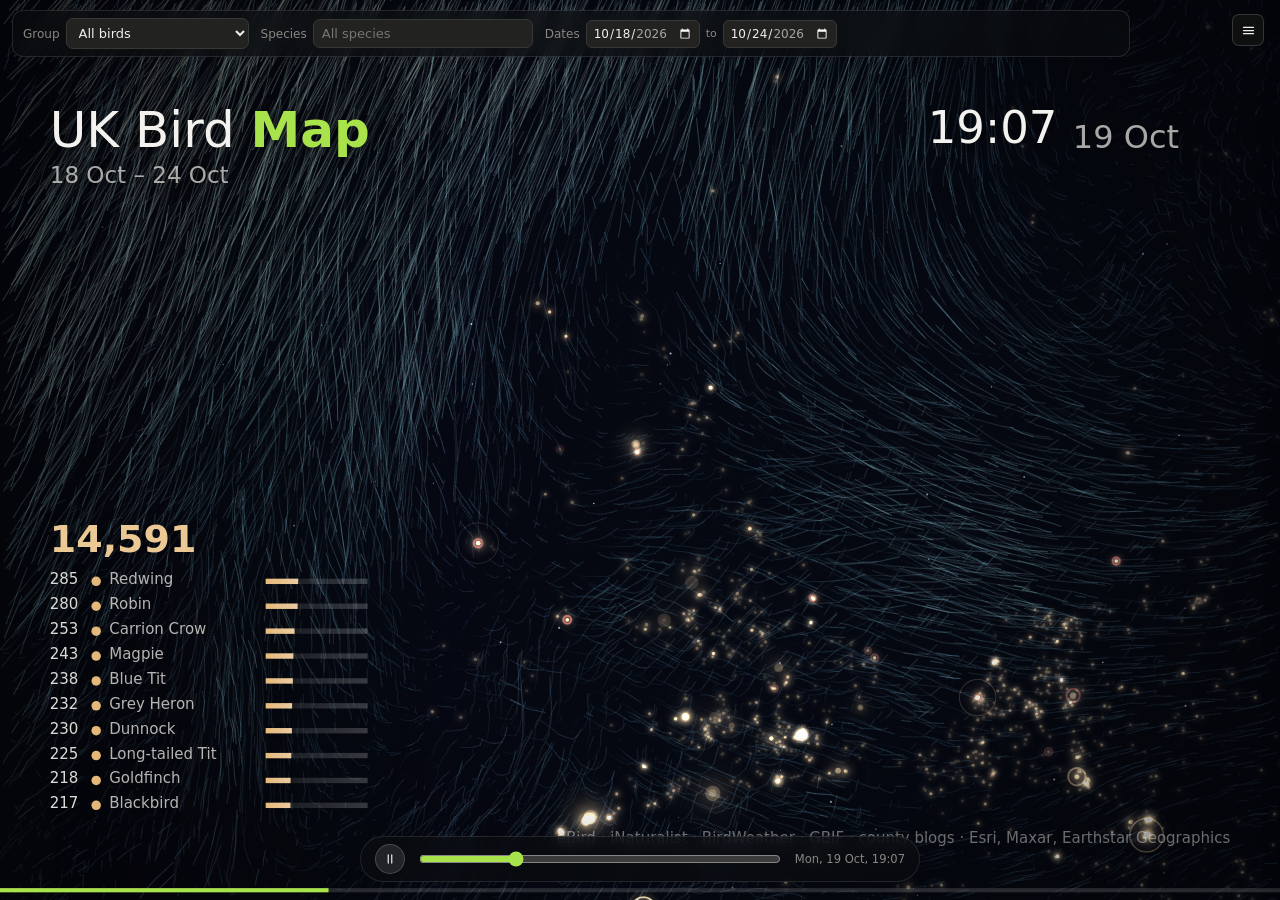
==== commit a5733cff: "Deploy 2026-11-02 23:34 UTC - data 2026-10-24" ====
--- a/index.html
+++ b/index.html
@@ -6,6 +6,13 @@
 <title>UK Bird Map</title>
 <link rel="stylesheet" href="style.css">
 <link rel="stylesheet" href="studio.css">
+<link rel="manifest" href="manifest.webmanifest">
+<meta name="theme-color" content="#07090c">
+<link rel="icon" href="icons/icon-192.png" sizes="192x192" type="image/png">
+<link rel="apple-touch-icon" href="icons/apple-touch-icon.png">
+<meta name="apple-mobile-web-app-capable" content="yes">
+<meta name="apple-mobile-web-app-status-bar-style" content="black-translucent">
+<meta name="apple-mobile-web-app-title" content="Bird Map">
 </head>
 <body class="studio">
 
@@ -39,6 +46,9 @@
         </button>
         <a class="icon-btn wide" href="map.html" title="Tile map"
            aria-label="Tile map">Map</a>
+        <a class="icon-btn wide" href="migration.html" title="A year of migration"
+           aria-label="A year of migration">Year</a>
+        <span id="install-slot" data-install-class="icon-btn wide" data-install-label="Install"></span>
       </span>
     </div>
     <!-- Back out of a section to the menu. Shown only while a section is
@@ -404,5 +414,6 @@
 
 <script src="combobox.js"></script>
 <script src="studio.js"></script>
+<script src="pwa.js" defer></script>
 </body>
 </html>
